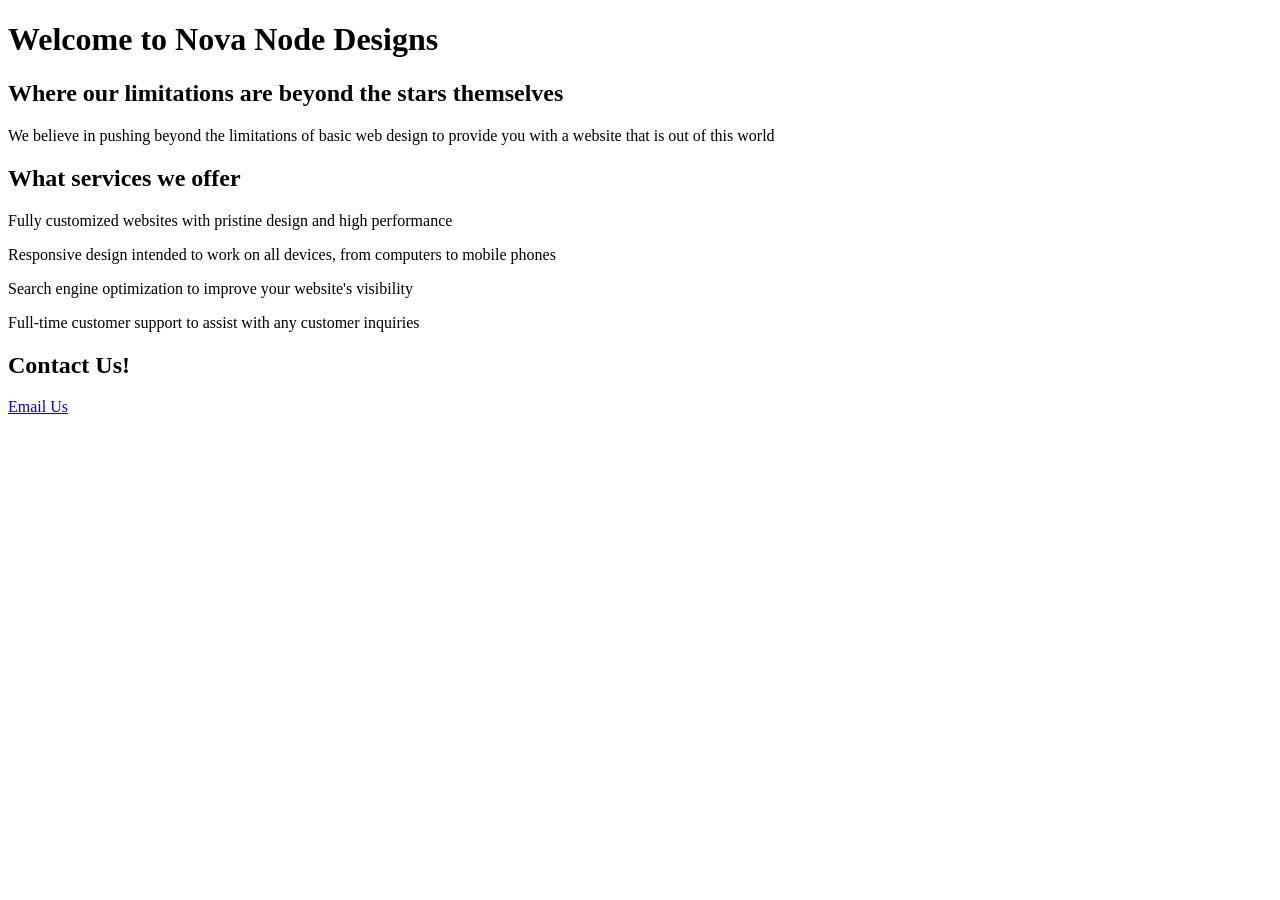
==== html_1/index.html @ ef56b850 "pushed html" ====
<!DOCTYPE html>
<html lang="en">
<head>
    <meta charset="UTF-8">
    <meta name="viewport" content="width=device-width, initial-scale=1.0">
    <title>Document</title>
</head>
<body>
   <header>
<h1> Welcome to Nova Node Designs
</h1>


 
  
    <main>
<section>
 <h2>Where our limitations are beyond the stars themselves</h2>
<p>We believe in pushing beyond the limitations of basic web design to provide you with a website that is out of this world</p>
</section>





</section>
<h2>What services we offer</h2>
<p>Fully customized websites with pristine design and high performance</p>
<p>Responsive design intended to work on all devices, from computers to mobile phones</p>
<p>Search engine optimization to improve your website's visibility</p>
<p>Full-time customer support to assist with any customer inquiries</p>

<section>
<h2>Contact Us!</h2>
<a href="mailto:jonathan120706@gmail.com">Email Us</a>
</section>
</main>

</body>
</html>
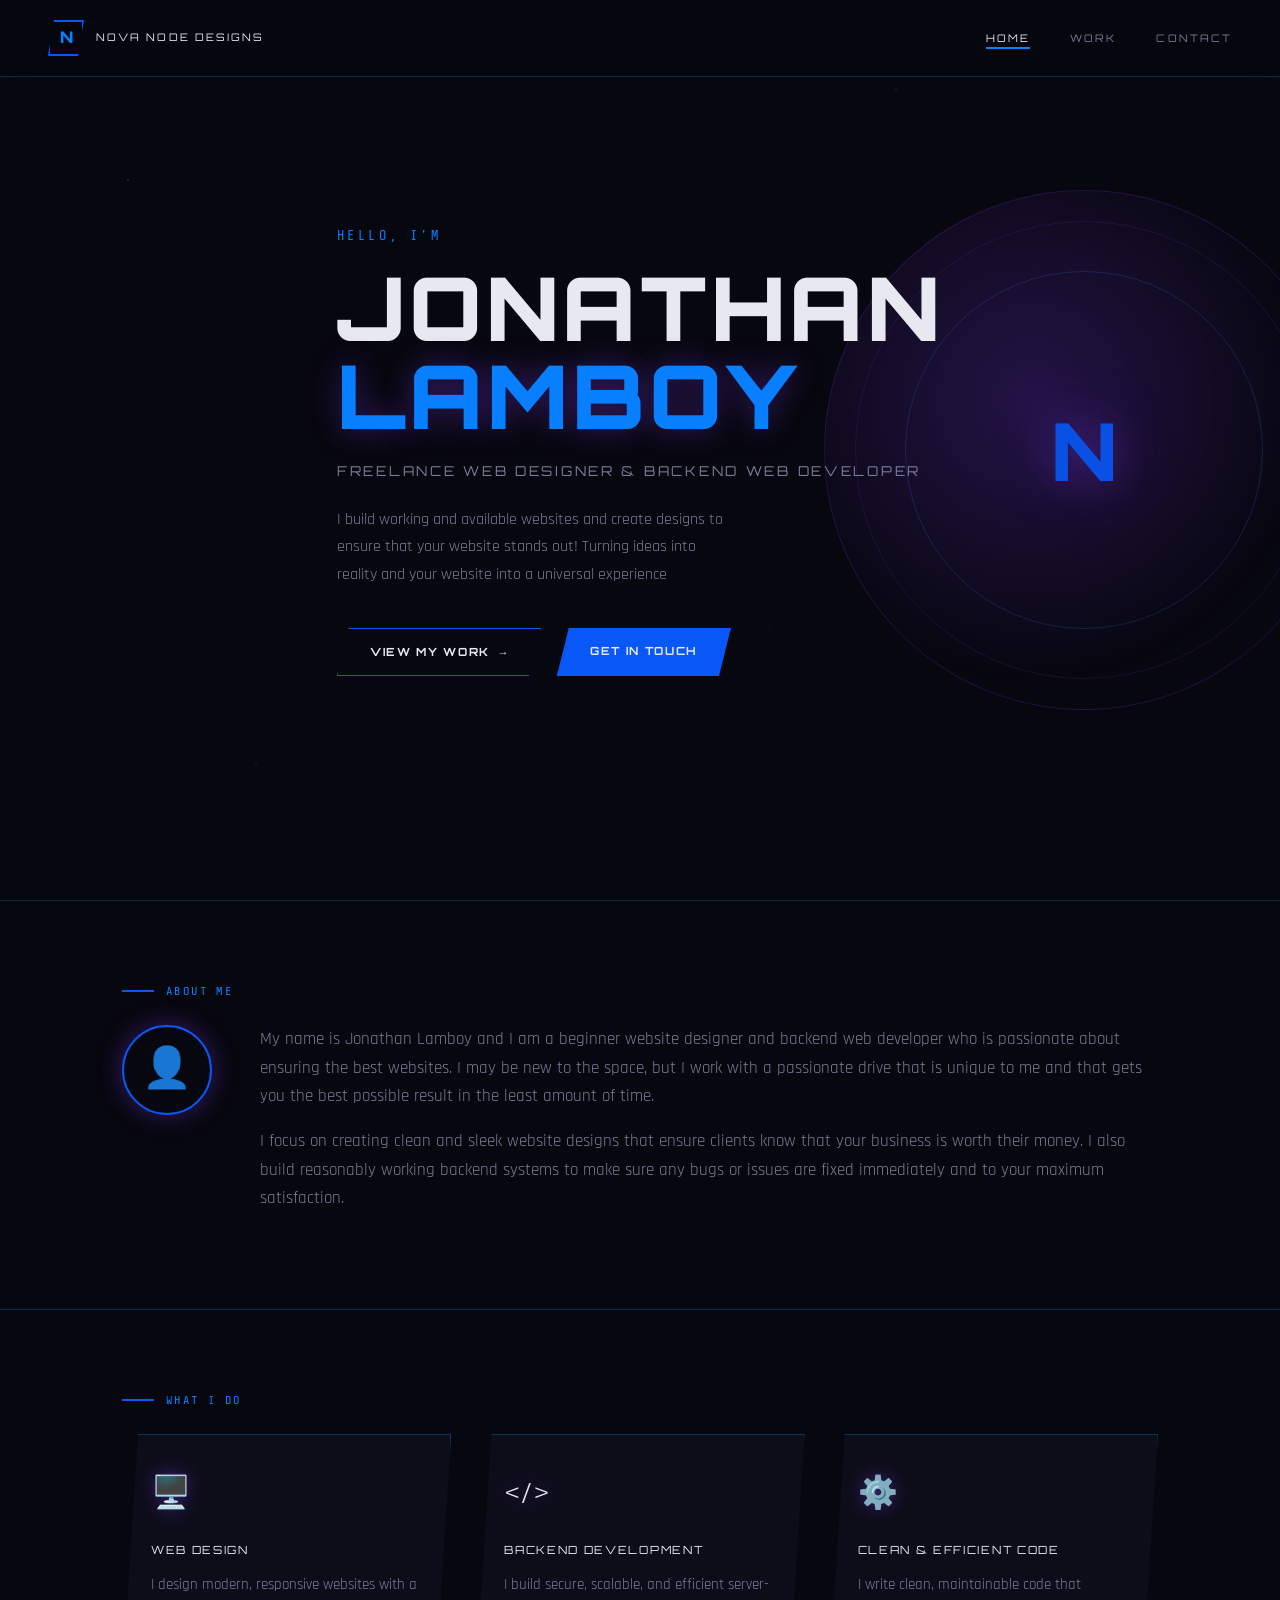
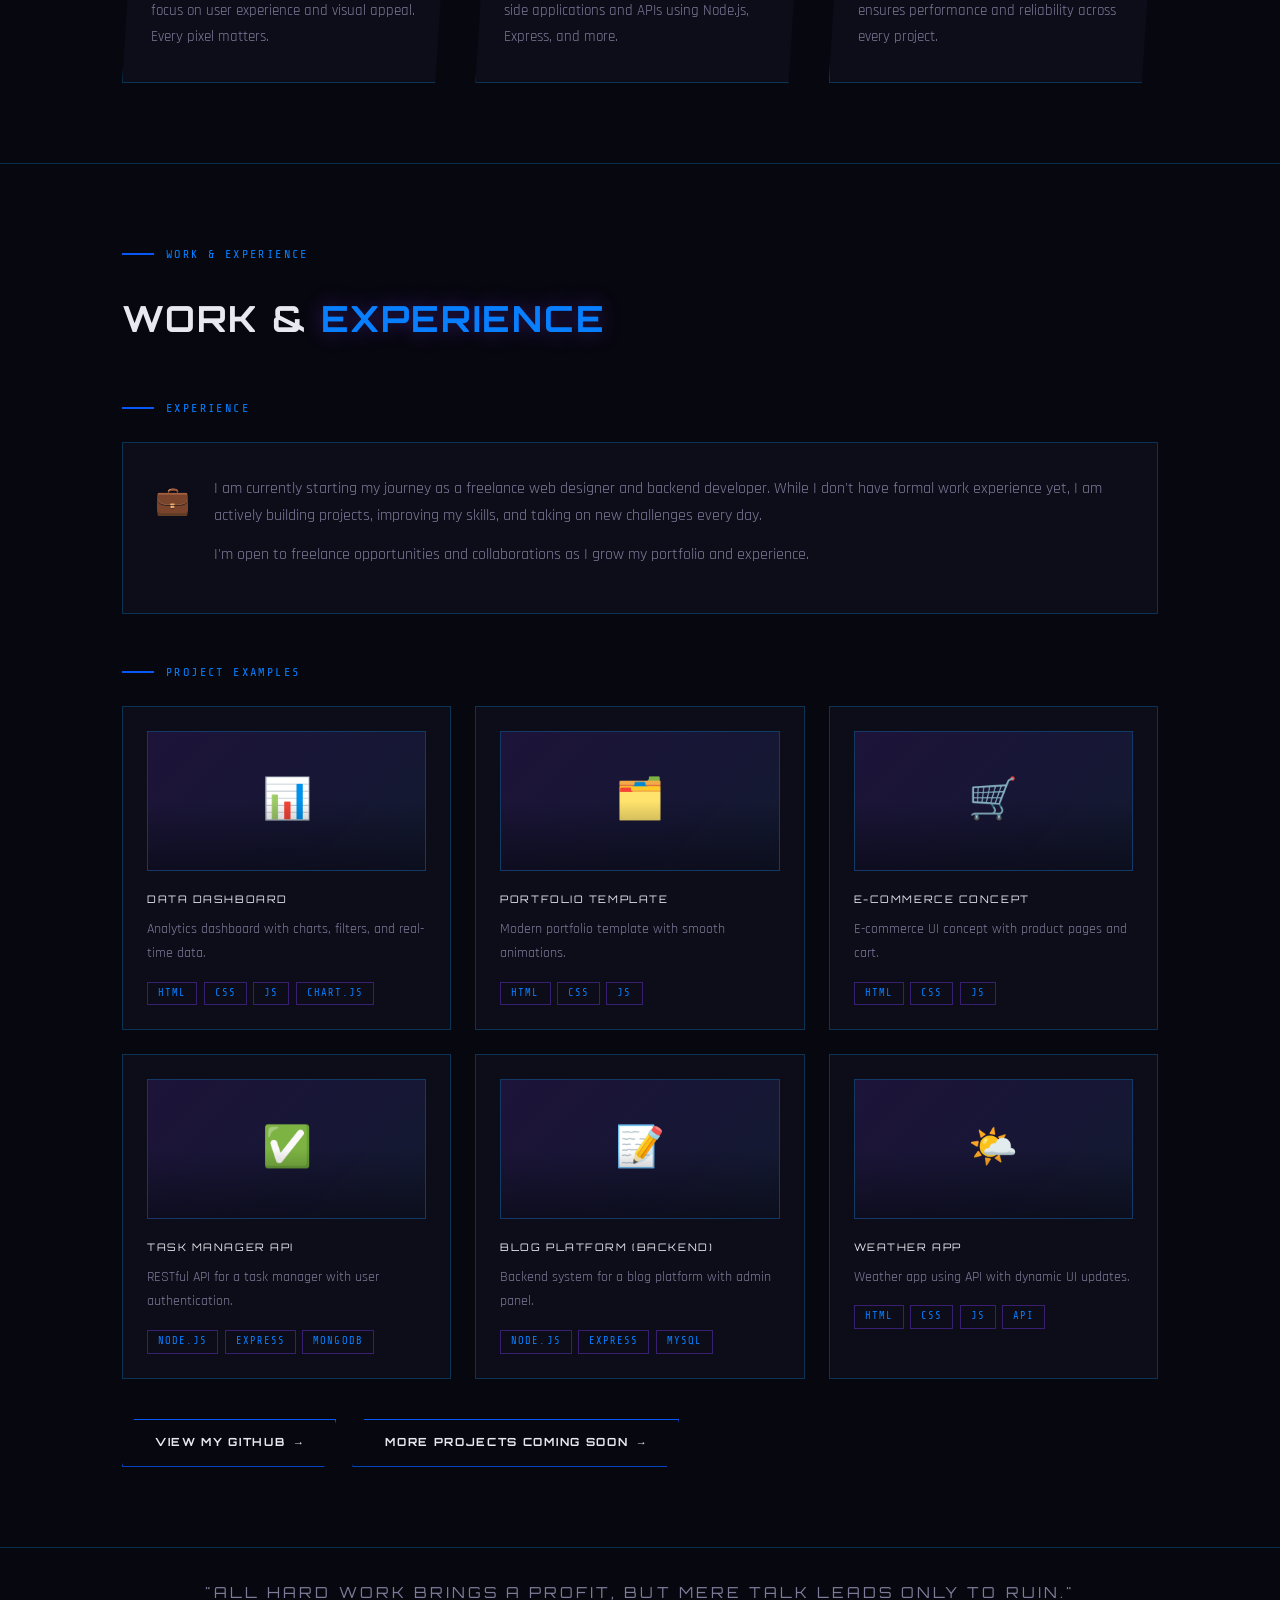
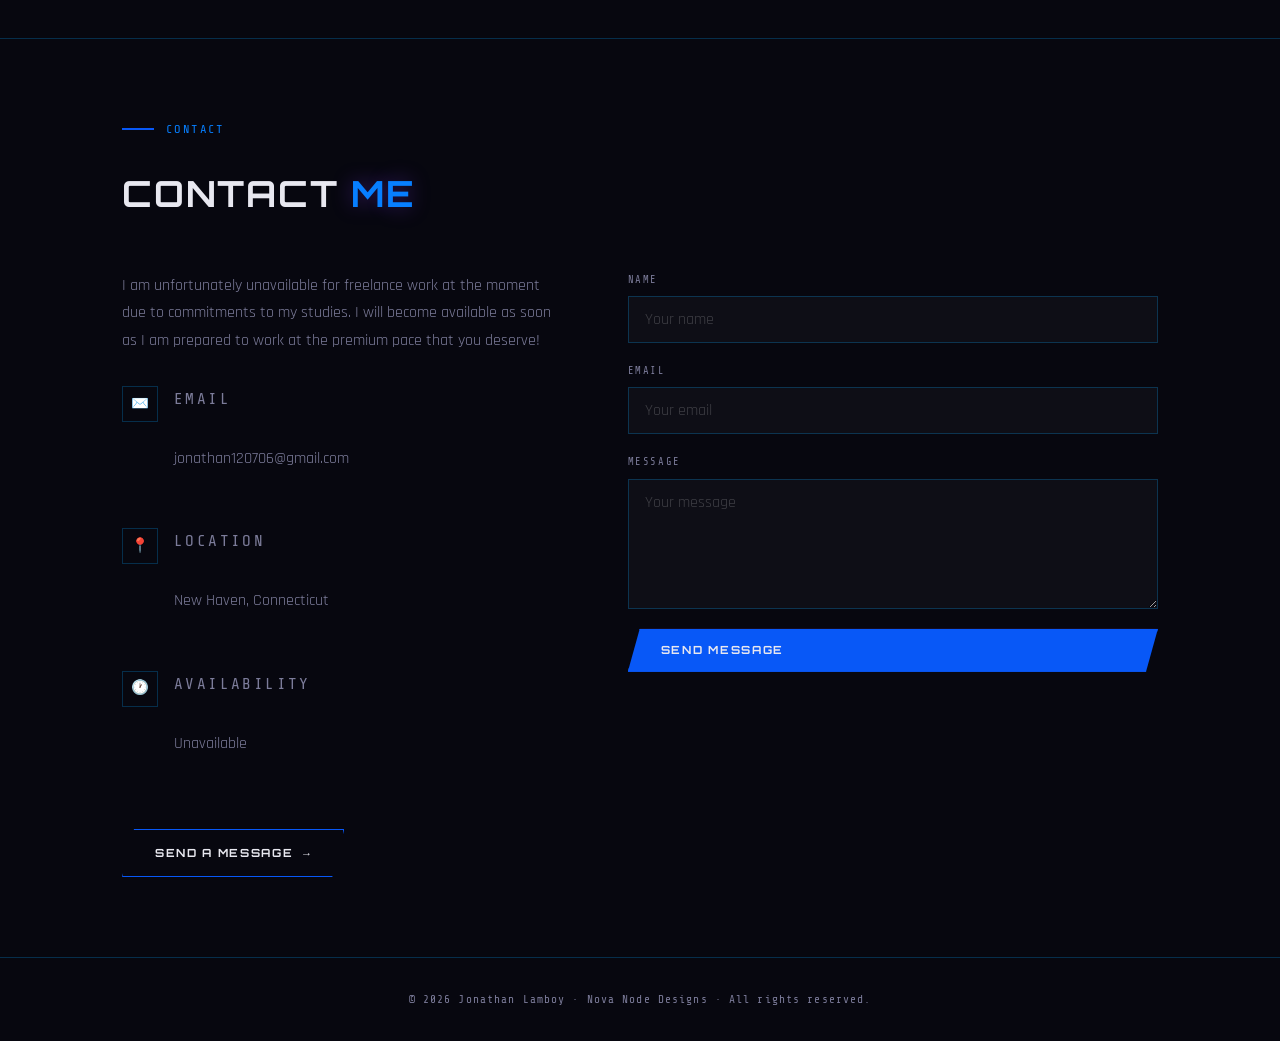
==== commit 9c4d63b7: "pushed progress" ====
--- a/html_1/index.html
+++ b/html_1/index.html
@@ -1,40 +1,375 @@
 <!DOCTYPE html>
 <html lang="en">
 <head>
-    <meta charset="UTF-8">
-    <meta name="viewport" content="width=device-width, initial-scale=1.0">
-    <title>Document</title>
+  <meta charset="UTF-8" />
+  <meta name="viewport" content="width=device-width, initial-scale=1.0"/>
+  <title>Nova Node Designs | Jonathan Lamboy</title>
+  <link href="https://fonts.googleapis.com/css2?family=Orbitron:wght@400;700;900&family=Rajdhani:wght@300;400;500;600;700&family=Share+Tech+Mono&display=swap" rel="stylesheet"/>
+  <link rel="stylesheet" href="style.css"/>
 </head>
 <body>
-   <header>
-<h1> Welcome to Nova Node Designs
-</h1>
-
-
- 
-  
-    <main>
-<section>
- <h2>Where our limitations are beyond the stars themselves</h2>
-<p>We believe in pushing beyond the limitations of basic web design to provide you with a website that is out of this world</p>
-</section>
-
-
-
-
-
-</section>
-<h2>What services we offer</h2>
-<p>Fully customized websites with pristine design and high performance</p>
-<p>Responsive design intended to work on all devices, from computers to mobile phones</p>
-<p>Search engine optimization to improve your website's visibility</p>
-<p>Full-time customer support to assist with any customer inquiries</p>
-
-<section>
-<h2>Contact Us!</h2>
-<a href="mailto:jonathan120706@gmail.com">Email Us</a>
-</section>
-</main>
+
+  <!-- ============================================================
+       NAVIGATION
+  ============================================================ -->
+  <nav>
+    <a href="#home" class="nav-logo">
+      <div class="nav-logo-icon">N</div>
+      <span class="nav-logo-text">Nova Node Designs</span>
+    </a>
+
+    <ul class="nav-links" id="navLinks">
+      <li><a href="#home"    class="active">Home</a></li>
+      <li><a href="#work">Work</a></li>
+      <li><a href="#contact">Contact</a></li>
+    </ul>
+
+    <button class="hamburger" id="hamburger" aria-label="Toggle menu">
+      <span></span><span></span><span></span>
+    </button>
+  </nav>
+
+
+  <!-- ============================================================
+       HERO
+  ============================================================ -->
+  <section id="home" class="section">
+    <div class="container">
+      <div class="hero-content">
+        <p class="hero-greeting">Hello, I'm</p>
+        <h1 class="hero-name">
+          Jonathan<br>
+          <span class="last">Lamboy</span>
+        </h1>
+        <!-- ✏️ EDIT: change your title below -->
+        <p class="hero-tagline">Freelance Web Designer &amp; Backend Web Developer</p>
+        <!-- ✏️ EDIT: change your short bio below -->
+        <p class="hero-desc">
+          I build working and available websites and create designs to ensure that your website stands out!
+          Turning ideas into reality and your website into a universal experience
+        </p>
+        <div class="hero-btns">
+          <a href="#work" class="btn">View My Work &nbsp;→</a>
+          <a href="#contact" class="btn btn-filled">Get In Touch</a>
+        </div>
+      </div>
+    </div>
+
+    <!-- Decorative orb -->
+    <div class="hero-orb">
+      <div class="orb-logo">N</div>
+    </div>
+  </section>
+
+
+  <!-- ============================================================
+       ABOUT
+  ============================================================ -->
+  <hr class="section-divider"/>
+  <section id="about" class="section">
+    <div class="container">
+      <span class="section-label">About Me</span>
+      <div class="about-grid">
+        <div class="about-avatar">👤</div>
+        <div class="about-text">
+          <!-- ✏️ EDIT: change your bio paragraphs below -->
+          <p>
+            My name is Jonathan Lamboy and I am a beginner website designer and backend web developer who is passionate about ensuring the best websites. I may be new to the space, but I work with a passionate drive that is unique to me and that gets you the best possible result in the least amount of time.
+          </p>
+          <p>
+            I focus on creating clean and sleek website designs that ensure clients know that your business is worth their money. I also build reasonably working backend systems to make sure any bugs or issues are fixed immediately and to your maximum satisfaction.
+          </p>
+        </div>
+      </div>
+    </div>
+  </section>
+
+
+  <!-- ============================================================
+       WHAT I DO
+  ============================================================ -->
+  <hr class="section-divider"/>
+  <section id="services" class="section">
+    <div class="container">
+      <span class="section-label">What I Do</span>
+      <div class="services-grid">
+        <!-- ✏️ EDIT: change service cards or add more below -->
+        <div class="service-card">
+          <span class="service-icon">🖥️</span>
+          <p class="service-title">Web Design</p>
+          <p class="service-desc">
+            I design modern, responsive websites with a focus on user experience
+            and visual appeal. Every pixel matters.
+          </p>
+        </div>
+        <div class="service-card">
+          <span class="service-icon">&lt;/&gt;</span>
+          <p class="service-title">Backend Development</p>
+          <p class="service-desc">
+            I build secure, scalable, and efficient server-side applications and APIs
+            using Node.js, Express, and more.
+          </p>
+        </div>
+        <div class="service-card">
+          <span class="service-icon">⚙️</span>
+          <p class="service-title">Clean &amp; Efficient Code</p>
+          <p class="service-desc">
+            I write clean, maintainable code that ensures performance and reliability
+            across every project.
+          </p>
+        </div>
+      </div>
+    </div>
+  </section>
+
+
+  <!-- ============================================================
+       WORK & EXPERIENCE
+  ============================================================ -->
+  <hr class="section-divider"/>
+  <section id="work" class="section">
+    <div class="container">
+      <span class="section-label">Work &amp; Experience</span>
+      <h2 class="section-title">Work &amp; <span class="glow-text">Experience</span></h2>
+
+      <!-- ---- Experience ---- -->
+      <span class="section-label">Experience</span>
+      <div class="experience-block">
+        <span class="exp-icon">💼</span>
+        <div class="exp-body">
+          <!-- ✏️ EDIT: add your job titles, companies, dates here -->
+          <p>
+            I am currently starting my journey as a freelance web designer and backend developer.
+            While I don't have formal work experience yet, I am actively building projects,
+            improving my skills, and taking on new challenges every day.
+          </p>
+          <p>
+            I'm open to freelance opportunities and collaborations as I grow my portfolio
+            and experience.
+          </p>
+
+          <!-- Example of how to add a real job entry — uncomment and fill in:
+          <p><strong style="color:var(--text-primary)">Job Title — Company Name</strong><br>
+          Month Year – Month Year<br>
+          Brief description of what you did here.</p>
+          -->
+        </div>
+      </div>
+
+      <!-- ---- Projects ---- -->
+      <span class="section-label">Project Examples</span>
+      <div class="projects-grid">
+
+        <!-- ✏️ EDIT: change or add project cards. Copy one block and paste it. -->
+
+        <div class="project-card">
+          <div class="project-thumb">📊</div>
+          <p class="project-title">Data Dashboard</p>
+          <p class="project-desc">Analytics dashboard with charts, filters, and real-time data.</p>
+          <div class="project-tags">
+            <span class="tag">HTML</span>
+            <span class="tag">CSS</span>
+            <span class="tag">JS</span>
+            <span class="tag">Chart.js</span>
+          </div>
+        </div>
+
+        <div class="project-card">
+          <div class="project-thumb">🗂️</div>
+          <p class="project-title">Portfolio Template</p>
+          <p class="project-desc">Modern portfolio template with smooth animations.</p>
+          <div class="project-tags">
+            <span class="tag">HTML</span>
+            <span class="tag">CSS</span>
+            <span class="tag">JS</span>
+          </div>
+        </div>
+
+        <div class="project-card">
+          <div class="project-thumb">🛒</div>
+          <p class="project-title">E-Commerce Concept</p>
+          <p class="project-desc">E-commerce UI concept with product pages and cart.</p>
+          <div class="project-tags">
+            <span class="tag">HTML</span>
+            <span class="tag">CSS</span>
+            <span class="tag">JS</span>
+          </div>
+        </div>
+
+        <div class="project-card">
+          <div class="project-thumb">✅</div>
+          <p class="project-title">Task Manager API</p>
+          <p class="project-desc">RESTful API for a task manager with user authentication.</p>
+          <div class="project-tags">
+            <span class="tag">Node.js</span>
+            <span class="tag">Express</span>
+            <span class="tag">MongoDB</span>
+          </div>
+        </div>
+
+        <div class="project-card">
+          <div class="project-thumb">📝</div>
+          <p class="project-title">Blog Platform (Backend)</p>
+          <p class="project-desc">Backend system for a blog platform with admin panel.</p>
+          <div class="project-tags">
+            <span class="tag">Node.js</span>
+            <span class="tag">Express</span>
+            <span class="tag">MySQL</span>
+          </div>
+        </div>
+
+        <div class="project-card">
+          <div class="project-thumb">🌤️</div>
+          <p class="project-title">Weather App</p>
+          <p class="project-desc">Weather app using API with dynamic UI updates.</p>
+          <div class="project-tags">
+            <span class="tag">HTML</span>
+            <span class="tag">CSS</span>
+            <span class="tag">JS</span>
+            <span class="tag">API</span>
+          </div>
+        </div>
+
+      </div>
+
+      <div class="work-btns">
+  <a href="https://github.com/OrionTakahashi" target="_blank" class="btn">View My GitHub &nbsp;→</a>
+  <a href="#contact" class="btn">More Projects Coming Soon &nbsp;→</a>
+</div>
+    </div>
+  </section>
+
+
+  <!-- ============================================================
+       QUOTE BANNER
+  ============================================================ -->
+  <div class="quote-banner">
+    <div class="container">
+      <!-- ✏️ EDIT: change your personal quote -->
+      <blockquote>"All hard work brings a profit, but mere talk leads only to ruin."</blockquote>
+    </div>
+  </div>
+
+
+  <!-- ============================================================
+       CONTACT
+  ============================================================ -->
+  <section id="contact" class="section">
+    <div class="container">
+      <span class="section-label">Contact</span>
+      <h2 class="section-title">Contact <span class="glow-text">Me</span></h2>
+
+      <div class="contact-layout">
+
+        <!-- Left: info -->
+        <div class="contact-info">
+          <p>I am unfortunately unavailable for freelance work at the moment due to commitments to my studies. I will become available as soon as I am prepared to work at the premium pace that you deserve!</p>
+
+          <!-- ✏️ EDIT: update your email, location, and availability below -->
+          <div class="contact-detail">
+            <div class="contact-detail-icon">✉️</div>
+            <div>
+              <p class="contact-detail-label">Email</p>
+              <!-- Change this email -->
+              <p class="contact-detail-value">jonathan120706@gmail.com</p>
+            </div>
+          </div>
+
+          <div class="contact-detail">
+            <div class="contact-detail-icon">📍</div>
+            <div>
+              <p class="contact-detail-label">Location</p>
+              <!-- Change your location -->
+              <p class="contact-detail-value">New Haven, Connecticut</p>
+            </div>
+          </div>
+
+          <div class="contact-detail">
+            <div class="contact-detail-icon">🕐</div>
+            <div>
+              <p class="contact-detail-label">Availability</p>
+              <!-- Change your availability status -->
+              <p class="contact-detail-value">Unavailable</p>
+            </div>
+          </div>
+
+          <a href="mailto:jonathan120706@gmail.com" class="btn" style="margin-top:1rem;">
+            Send A Message &nbsp;→
+          </a>
+        </div>
+
+        <!-- Right: form -->
+        <!-- ✏️ NOTE: To make this form actually send emails, you need a service like
+             Formspree (https://formspree.io) — free and easy. Replace the action URL. -->
+        <form class="contact-form"
+              action="https://formspree.io/f/xvzyzaak"
+            method="POST">
+          <div class="form-group">
+            <label class="form-label" for="name">Name</label>
+            <input class="form-input" id="name" name="name" type="text"
+                   placeholder="Your name" required/>
+          </div>
+          <div class="form-group">
+            <label class="form-label" for="email">Email</label>
+            <input class="form-input" id="email" name="email" type="email"
+                   placeholder="Your email" required/>
+          </div>
+          <div class="form-group">
+            <label class="form-label" for="message">Message</label>
+            <textarea class="form-textarea" id="message" name="message"
+                      placeholder="Your message" required></textarea>
+          </div>
+          <button type="submit" class="btn btn-filled">Send Message</button>
+        </form>
+
+      </div>
+    </div>
+  </section>
+
+
+  <!-- ============================================================
+       FOOTER
+  ============================================================ -->
+  <footer>
+    <!-- ✏️ EDIT: update your name and year -->
+    <p>© 2026 Jonathan Lamboy · Nova Node Designs · All rights reserved.</p>
+  </footer>
+
+
+  <!-- ============================================================
+       JAVASCRIPT — mobile menu & active nav link
+  ============================================================ -->
+  <script>
+    // Mobile hamburger menu
+    const hamburger = document.getElementById('hamburger');
+    const navLinks  = document.getElementById('navLinks');
+
+    hamburger.addEventListener('click', () => {
+      navLinks.classList.toggle('open');
+    });
+
+    // Close menu when a link is clicked
+    navLinks.querySelectorAll('a').forEach(link => {
+      link.addEventListener('click', () => navLinks.classList.remove('open'));
+    });
+
+    // Highlight active nav link on scroll
+    const sections = document.querySelectorAll('section[id]');
+    const links    = document.querySelectorAll('.nav-links a');
+
+    function setActive() {
+      let current = '';
+      sections.forEach(sec => {
+        if (window.scrollY >= sec.offsetTop - 120) current = sec.id;
+      });
+      links.forEach(a => {
+        a.classList.toggle('active', a.getAttribute('href') === '#' + current);
+      });
+    }
+
+    window.addEventListener('scroll', setActive);
+    setActive();
+  </script>
 
 </body>
-</html>+</html>
--- a/html_1/style.css
+++ b/html_1/style.css
@@ -0,0 +1,641 @@
+
+    .work-btns { display: flex; gap: 1rem; flex-wrap: wrap; }
+    /* ============================================================
+       CSS CUSTOM PROPERTIES — edit colors/fonts here easily
+    ============================================================ */
+    :root {
+      --bg-dark:       #07070f;
+      --bg-card:       #0d0d1a;
+      --bg-card2:      #11112200;
+      --accent:        hsl(220, 94%, 50%);       /* purple */
+      --accent-bright: #077fff;
+      --accent-glow:   rgba(124,58,237,0.4);
+      --accent2:       #3b82f6;       /* blue */
+      --text-primary:  #e8e8f0;
+      --text-muted:    #7c7c9a;
+      --border:        rgba(7, 164, 255, 0.25);
+      --font-heading:  'Orbitron', monospace;
+      --font-body:     'Rajdhani', sans-serif;
+      --font-mono:     'Share Tech Mono', monospace;
+    }
+
+    /* ============================================================
+       RESET & BASE
+    ============================================================ */
+    *, *::before, *::after { box-sizing: border-box; margin: 0; padding: 0; }
+
+    html { scroll-behavior: smooth; }
+
+    body {
+      background: var(--bg-dark);
+      color: var(--text-primary);
+      font-family: var(--font-body);
+      font-size: 16px;
+      line-height: 1.7;
+      overflow-x: hidden;
+    }
+
+    /* Starfield background */
+    body::before {
+      content: '';
+      position: fixed;
+      inset: 0;
+      background-image:
+        radial-gradient(1px 1px at 10% 20%, rgba(255,255,255,0.3) 0%, transparent 100%),
+        radial-gradient(1px 1px at 30% 60%, rgba(255,255,255,0.2) 0%, transparent 100%),
+        radial-gradient(1px 1px at 70% 10%, rgba(255,255,255,0.25) 0%, transparent 100%),
+        radial-gradient(1px 1px at 80% 80%, rgba(255,255,255,0.15) 0%, transparent 100%),
+        radial-gradient(1px 1px at 50% 40%, rgba(255,255,255,0.2) 0%, transparent 100%),
+        radial-gradient(1px 1px at 90% 50%, rgba(255,255,255,0.1) 0%, transparent 100%),
+        radial-gradient(1px 1px at 20% 85%, rgba(255,255,255,0.2) 0%, transparent 100%),
+        radial-gradient(1px 1px at 60% 70%, rgba(255,255,255,0.15) 0%, transparent 100%);
+      pointer-events: none;
+      z-index: 0;
+    }
+
+    /* ============================================================
+       UTILITY
+    ============================================================ */
+    .container {
+      max-width: 1100px;
+      margin: 0 auto;
+      padding: 0 2rem;
+    }
+
+    .section { padding: 5rem 0; position: relative; }
+
+    .section-label {
+      font-family: var(--font-mono);
+      font-size: 0.75rem;
+      letter-spacing: 0.2em;
+      color: var(--accent-bright);
+      text-transform: uppercase;
+      display: flex;
+      align-items: center;
+      gap: 0.75rem;
+      margin-bottom: 1.5rem;
+    }
+
+    .section-label::before {
+      content: '';
+      display: block;
+      width: 2rem;
+      height: 2px;
+      background: var(--accent);
+    }
+
+    .section-title {
+      font-family: var(--font-heading);
+      font-size: clamp(1.5rem, 3vw, 2.25rem);
+      font-weight: 700;
+      letter-spacing: 0.05em;
+      text-transform: uppercase;
+      margin-bottom: 3rem;
+    }
+
+    .glow-text { color: var(--accent-bright); text-shadow: 0 0 20px var(--accent-glow); }
+
+    .btn {
+      display: inline-flex;
+      align-items: center;
+      gap: 0.6rem;
+      padding: 0.85rem 2rem;
+      border: 1px solid var(--accent);
+      background: transparent;
+      color: var(--text-primary);
+      font-family: var(--font-heading);
+      font-size: 0.7rem;
+      font-weight: 700;
+      letter-spacing: 0.15em;
+      text-transform: uppercase;
+      text-decoration: none;
+      cursor: pointer;
+      clip-path: polygon(12px 0%, 100% 0%, calc(100% - 12px) 100%, 0% 100%);
+      transition: background 0.25s, box-shadow 0.25s, color 0.25s;
+    }
+
+    .btn:hover {
+      background: var(--accent);
+      box-shadow: 0 0 24px var(--accent-glow);
+      color: #fff;
+    }
+
+    .btn-filled {
+      background: var(--accent);
+      box-shadow: 0 0 18px var(--accent-glow);
+    }
+
+    .btn-filled:hover {
+      background: var(--accent-bright);
+    }
+
+    /* ============================================================
+       NAVIGATION
+    ============================================================ */
+    nav {
+      position: fixed;
+      top: 0; left: 0; right: 0;
+      z-index: 100;
+      display: flex;
+      align-items: center;
+      justify-content: space-between;
+      padding: 1.25rem 3rem;
+      background: rgba(7,7,15,0.85);
+      backdrop-filter: blur(12px);
+      border-bottom: 1px solid var(--border);
+    }
+
+    .nav-logo {
+      display: flex;
+      align-items: center;
+      gap: 0.75rem;
+      text-decoration: none;
+    }
+
+    .nav-logo-icon {
+      width: 36px; height: 36px;
+      border: 2px solid var(--accent);
+      display: flex; align-items: center; justify-content: center;
+      font-family: var(--font-heading);
+      font-size: 1rem;
+      font-weight: 900;
+      color: var(--accent-bright);
+      box-shadow: 0 0 12px var(--accent-glow);
+      clip-path: polygon(6px 0%, 100% 0%, calc(100% - 6px) 100%, 0% 100%);
+    }
+
+    .nav-logo-text {
+      font-family: var(--font-heading);
+      font-size: 0.65rem;
+      letter-spacing: 0.2em;
+      text-transform: uppercase;
+      color: var(--text-primary);
+    }
+
+    .nav-links {
+      display: flex;
+      gap: 2.5rem;
+      list-style: none;
+    }
+
+    .nav-links a {
+      font-family: var(--font-heading);
+      font-size: 0.65rem;
+      letter-spacing: 0.2em;
+      text-transform: uppercase;
+      text-decoration: none;
+      color: var(--text-muted);
+      transition: color 0.2s;
+      position: relative;
+      padding-bottom: 4px;
+    }
+
+    .nav-links a::after {
+      content: '';
+      position: absolute;
+      bottom: 0; left: 0;
+      width: 0; height: 2px;
+      background: var(--accent-bright);
+      transition: width 0.25s;
+    }
+
+    .nav-links a:hover,
+    .nav-links a.active {
+      color: var(--text-primary);
+    }
+
+    .nav-links a:hover::after,
+    .nav-links a.active::after {
+      width: 100%;
+    }
+
+    /* Hamburger (mobile) */
+    .hamburger {
+      display: none;
+      flex-direction: column;
+      gap: 5px;
+      cursor: pointer;
+      background: none;
+      border: none;
+      padding: 4px;
+    }
+    .hamburger span {
+      display: block;
+      width: 24px; height: 2px;
+      background: var(--text-primary);
+      transition: 0.3s;
+    }
+
+    /* ============================================================
+       HERO SECTION
+    ============================================================ */
+    #home {
+      min-height: 100vh;
+      display: flex;
+      align-items: center;
+      padding-top: 80px;
+      position: relative;
+      overflow: hidden;
+    }
+
+    .hero-orb {
+      position: absolute;
+      right: -5%;
+      top: 50%;
+      transform: translateY(-50%);
+      width: 520px; height: 520px;
+      border-radius: 50%;
+      background: radial-gradient(circle at 40% 40%, rgba(124,58,237,0.25) 0%, transparent 65%);
+      border: 1px solid rgba(124,58,237,0.2);
+      animation: pulse 4s ease-in-out infinite;
+      pointer-events: none;
+    }
+
+    .hero-orb::before {
+      content: '';
+      position: absolute;
+      inset: 30px;
+      border-radius: 50%;
+      border: 1px solid rgba(124,58,237,0.15);
+      animation: spin 20s linear infinite;
+    }
+
+    .hero-orb::after {
+      content: '';
+      position: absolute;
+      inset: 80px;
+      border-radius: 50%;
+      border: 1px solid rgba(59,130,246,0.2);
+      animation: spin 12s linear infinite reverse;
+    }
+
+    /* N logo inside orb */
+    .orb-logo {
+      position: absolute;
+      top: 50%; left: 50%;
+      transform: translate(-50%, -50%);
+      font-family: var(--font-heading);
+      font-size: 5rem;
+      font-weight: 900;
+      color: var(--accent);
+      text-shadow: 0 0 40px var(--accent-glow), 0 0 80px var(--accent-glow);
+      opacity: 0.9;
+    }
+
+    @keyframes pulse {
+      0%, 100% { box-shadow: 0 0 60px rgba(124,58,237,0.15); }
+      50%       { box-shadow: 0 0 120px rgba(124,58,237,0.35); }
+    }
+
+    @keyframes spin { to { transform: rotate(360deg); } }
+
+    .hero-content { position: relative; z-index: 1; }
+
+    .hero-greeting {
+      font-family: var(--font-mono);
+      font-size: 0.85rem;
+      letter-spacing: 0.25em;
+      color: var(--accent-bright);
+      text-transform: uppercase;
+      margin-bottom: 1rem;
+      animation: fadeUp 0.6s ease both;
+    }
+
+    .hero-name {
+      font-family: var(--font-heading);
+      font-size: clamp(3rem, 8vw, 5.5rem);
+      font-weight: 900;
+      line-height: 1;
+      text-transform: uppercase;
+      letter-spacing: 0.04em;
+      animation: fadeUp 0.7s 0.1s ease both;
+    }
+
+    .hero-name .last { color: var(--accent-bright); text-shadow: 0 0 30px var(--accent-glow); }
+
+    .hero-tagline {
+      font-family: var(--font-heading);
+      font-size: clamp(0.65rem, 1.5vw, 0.85rem);
+      letter-spacing: 0.2em;
+      color: var(--text-muted);
+      text-transform: uppercase;
+      margin: 1.25rem 0 1.5rem;
+      animation: fadeUp 0.7s 0.2s ease both;
+    }
+
+    .hero-desc {
+      max-width: 400px;
+      color: var(--text-muted);
+      font-size: 1rem;
+      margin-bottom: 2.5rem;
+      animation: fadeUp 0.7s 0.3s ease both;
+    }
+
+    .hero-btns {
+      display: flex;
+      gap: 1rem;
+      animation: fadeUp 0.7s 0.4s ease both;
+    }
+
+    @keyframes fadeUp {
+      from { opacity: 0; transform: translateY(20px); }
+      to   { opacity: 1; transform: translateY(0); }
+    }
+
+    /* ============================================================
+       ABOUT SECTION
+    ============================================================ */
+    .about-grid {
+      display: grid;
+      grid-template-columns: auto 1fr;
+      gap: 3rem;
+      align-items: start;
+    }
+
+    .about-avatar {
+      width: 90px; height: 90px;
+      border: 2px solid var(--accent);
+      border-radius: 50%;
+      display: flex; align-items: center; justify-content: center;
+      font-size: 2.5rem;
+      box-shadow: 0 0 24px var(--accent-glow);
+      flex-shrink: 0;
+    }
+
+    .about-text p { color: var(--text-muted); margin-bottom: 1rem; font-size: 1.05rem; }
+
+    /* ============================================================
+       WHAT I DO
+    ============================================================ */
+    .services-grid {
+      display: grid;
+      grid-template-columns: repeat(auto-fit, minmax(220px, 1fr));
+      gap: 1.5rem;
+    }
+
+    .service-card {
+      border: 1px solid var(--border);
+      background: var(--bg-card);
+      padding: 2rem 1.75rem;
+      position: relative;
+      clip-path: polygon(16px 0%, 100% 0%, calc(100% - 16px) 100%, 0% 100%);
+      transition: border-color 0.3s, box-shadow 0.3s, transform 0.3s;
+    }
+
+    .service-card:hover {
+      border-color: var(--accent);
+      box-shadow: 0 0 30px var(--accent-glow);
+      transform: translateY(-4px);
+    }
+
+    .service-icon {
+      font-size: 2rem;
+      margin-bottom: 1.25rem;
+      display: block;
+      filter: drop-shadow(0 0 8px var(--accent-glow));
+    }
+
+    .service-title {
+      font-family: var(--font-heading);
+      font-size: 0.7rem;
+      letter-spacing: 0.15em;
+      text-transform: uppercase;
+      margin-bottom: 0.75rem;
+      color: var(--text-primary);
+    }
+
+    .service-desc { color: var(--text-muted); font-size: 0.95rem; }
+
+    /* ============================================================
+       WORK / PROJECTS SECTION
+    ============================================================ */
+    .work-intro {
+      color: var(--text-muted);
+      max-width: 600px;
+      margin-bottom: 3rem;
+      font-size: 1rem;
+    }
+
+    /* ---- Experience block ---- */
+    .experience-block {
+      border: 1px solid var(--border);
+      background: var(--bg-card);
+      padding: 2rem;
+      margin-bottom: 3rem;
+      display: flex;
+      gap: 1.5rem;
+      align-items: flex-start;
+    }
+
+    .exp-icon { font-size: 1.75rem; flex-shrink: 0; margin-top: 4px; }
+
+    .exp-body p { color: var(--text-muted); margin-bottom: 0.75rem; font-size: 1rem; }
+
+    /* ---- Projects grid ---- */
+    .projects-grid {
+      display: grid;
+      grid-template-columns: repeat(auto-fill, minmax(280px, 1fr));
+      gap: 1.5rem;
+      margin-bottom: 2.5rem;
+    }
+
+    .project-card {
+      border: 1px solid var(--border);
+      background: var(--bg-card);
+      padding: 1.5rem;
+      transition: border-color 0.3s, box-shadow 0.3s, transform 0.3s;
+      cursor: default;
+    }
+
+    .project-card:hover {
+      border-color: var(--accent);
+      box-shadow: 0 0 24px var(--accent-glow);
+      transform: translateY(-3px);
+    }
+
+    .project-thumb {
+      width: 100%;
+      height: 140px;
+      background: linear-gradient(135deg, rgba(124,58,237,0.15), rgba(59,130,246,0.1));
+      border: 1px solid var(--border);
+      margin-bottom: 1.25rem;
+      display: flex;
+      align-items: center;
+      justify-content: center;
+      font-size: 2.5rem;
+      position: relative;
+      overflow: hidden;
+    }
+
+    .project-thumb::after {
+      content: '';
+      position: absolute;
+      inset: 0;
+      background: linear-gradient(to bottom, transparent 50%, rgba(7,7,15,0.6));
+    }
+
+    .project-title {
+      font-family: var(--font-heading);
+      font-size: 0.65rem;
+      letter-spacing: 0.15em;
+      text-transform: uppercase;
+      margin-bottom: 0.5rem;
+    }
+
+    .project-desc { color: var(--text-muted); font-size: 0.9rem; margin-bottom: 1rem; }
+
+    .project-tags { display: flex; flex-wrap: wrap; gap: 0.4rem; }
+
+    .tag {
+      font-family: var(--font-mono);
+      font-size: 0.65rem;
+      letter-spacing: 0.1em;
+      padding: 2px 10px;
+      border: 1px solid rgba(124,58,237,0.4);
+      color: var(--accent-bright);
+      text-transform: uppercase;
+    }
+
+    /* ============================================================
+       CONTACT SECTION
+    ============================================================ */
+    .contact-layout {
+      display: grid;
+      grid-template-columns: 1fr 1.2fr;
+      gap: 4rem;
+      align-items: start;
+    }
+
+    .contact-info p {
+      color: var(--text-muted);
+      margin-bottom: 2rem;
+      font-size: 1rem;
+    }
+
+    .contact-detail {
+      display: flex;
+      align-items: flex-start;
+      gap: 1rem;
+      margin-bottom: 1.5rem;
+    }
+
+    .contact-detail-icon {
+      width: 36px; height: 36px;
+      border: 1px solid var(--border);
+      display: flex; align-items: center; justify-content: center;
+      flex-shrink: 0;
+      font-size: 0.9rem;
+    }
+
+    .contact-detail-label {
+      font-family: var(--font-mono);
+      font-size: 0.65rem;
+      letter-spacing: 0.15em;
+      text-transform: uppercase;
+      color: var(--accent-bright);
+      margin-bottom: 2px;
+    }
+
+    .contact-detail-value { color: var(--text-primary); font-size: 0.95rem; }
+
+    /* ---- Form ---- */
+    .contact-form { display: flex; flex-direction: column; gap: 1.25rem; }
+
+    .form-group { display: flex; flex-direction: column; gap: 0.4rem; }
+
+    .form-label {
+      font-family: var(--font-mono);
+      font-size: 0.65rem;
+      letter-spacing: 0.15em;
+      text-transform: uppercase;
+      color: var(--text-muted);
+    }
+
+    .form-input,
+    .form-textarea {
+      background: rgba(255,255,255,0.03);
+      border: 1px solid var(--border);
+      color: var(--text-primary);
+      font-family: var(--font-body);
+      font-size: 1rem;
+      padding: 0.75rem 1rem;
+      outline: none;
+      transition: border-color 0.25s, box-shadow 0.25s;
+      width: 100%;
+    }
+
+    .form-input::placeholder,
+    .form-textarea::placeholder { color: rgba(255,255,255,0.2); }
+
+    .form-input:focus,
+    .form-textarea:focus {
+      border-color: var(--accent);
+      box-shadow: 0 0 12px var(--accent-glow);
+    }
+
+    .form-textarea { resize: vertical; min-height: 130px; }
+
+    /* ============================================================
+       QUOTE BANNER
+    ============================================================ */
+    .quote-banner {
+      text-align: center;
+      padding: 2rem 0;
+      border-top: 1px solid var(--border);
+      border-bottom: 1px solid var(--border);
+      margin: 0;
+    }
+
+    .quote-banner blockquote {
+      font-family: var(--font-heading);
+      font-size: clamp(0.7rem, 1.5vw, 0.95rem);
+      letter-spacing: 0.2em;
+      text-transform: uppercase;
+      color: var(--text-muted);
+    }
+
+    /* ============================================================
+       FOOTER
+    ============================================================ */
+    footer {
+      text-align: center;
+      padding: 2rem;
+      font-family: var(--font-mono);
+      font-size: 0.7rem;
+      letter-spacing: 0.1em;
+      color: var(--text-muted);
+      border-top: 1px solid var(--border);
+    }
+
+    /* ============================================================
+       DIVIDER
+    ============================================================ */
+    .section-divider {
+      border: none;
+      border-top: 1px solid var(--border);
+      margin: 0;
+    }
+
+    /* ============================================================
+       MOBILE RESPONSIVE
+    ============================================================ */
+    @media (max-width: 768px) {
+      nav { padding: 1rem 1.5rem; }
+
+      .nav-links { display: none; flex-direction: column; gap: 1.5rem; position: absolute;
+        top: 100%; left: 0; right: 0; background: rgba(7,7,15,0.97);
+        padding: 2rem; border-bottom: 1px solid var(--border); }
+
+      .nav-links.open { display: flex; }
+
+      .hamburger { display: flex; }
+
+      .hero-orb { width: 280px; height: 280px; right: -10%; opacity: 0.5; }
+
+      .about-grid { grid-template-columns: 1fr; }
+
+      .contact-layout { grid-template-columns: 1fr; gap: 2.5rem; }
+
+      .hero-btns { flex-direction: column; align-items: flex-start; }
+    }
+ 
